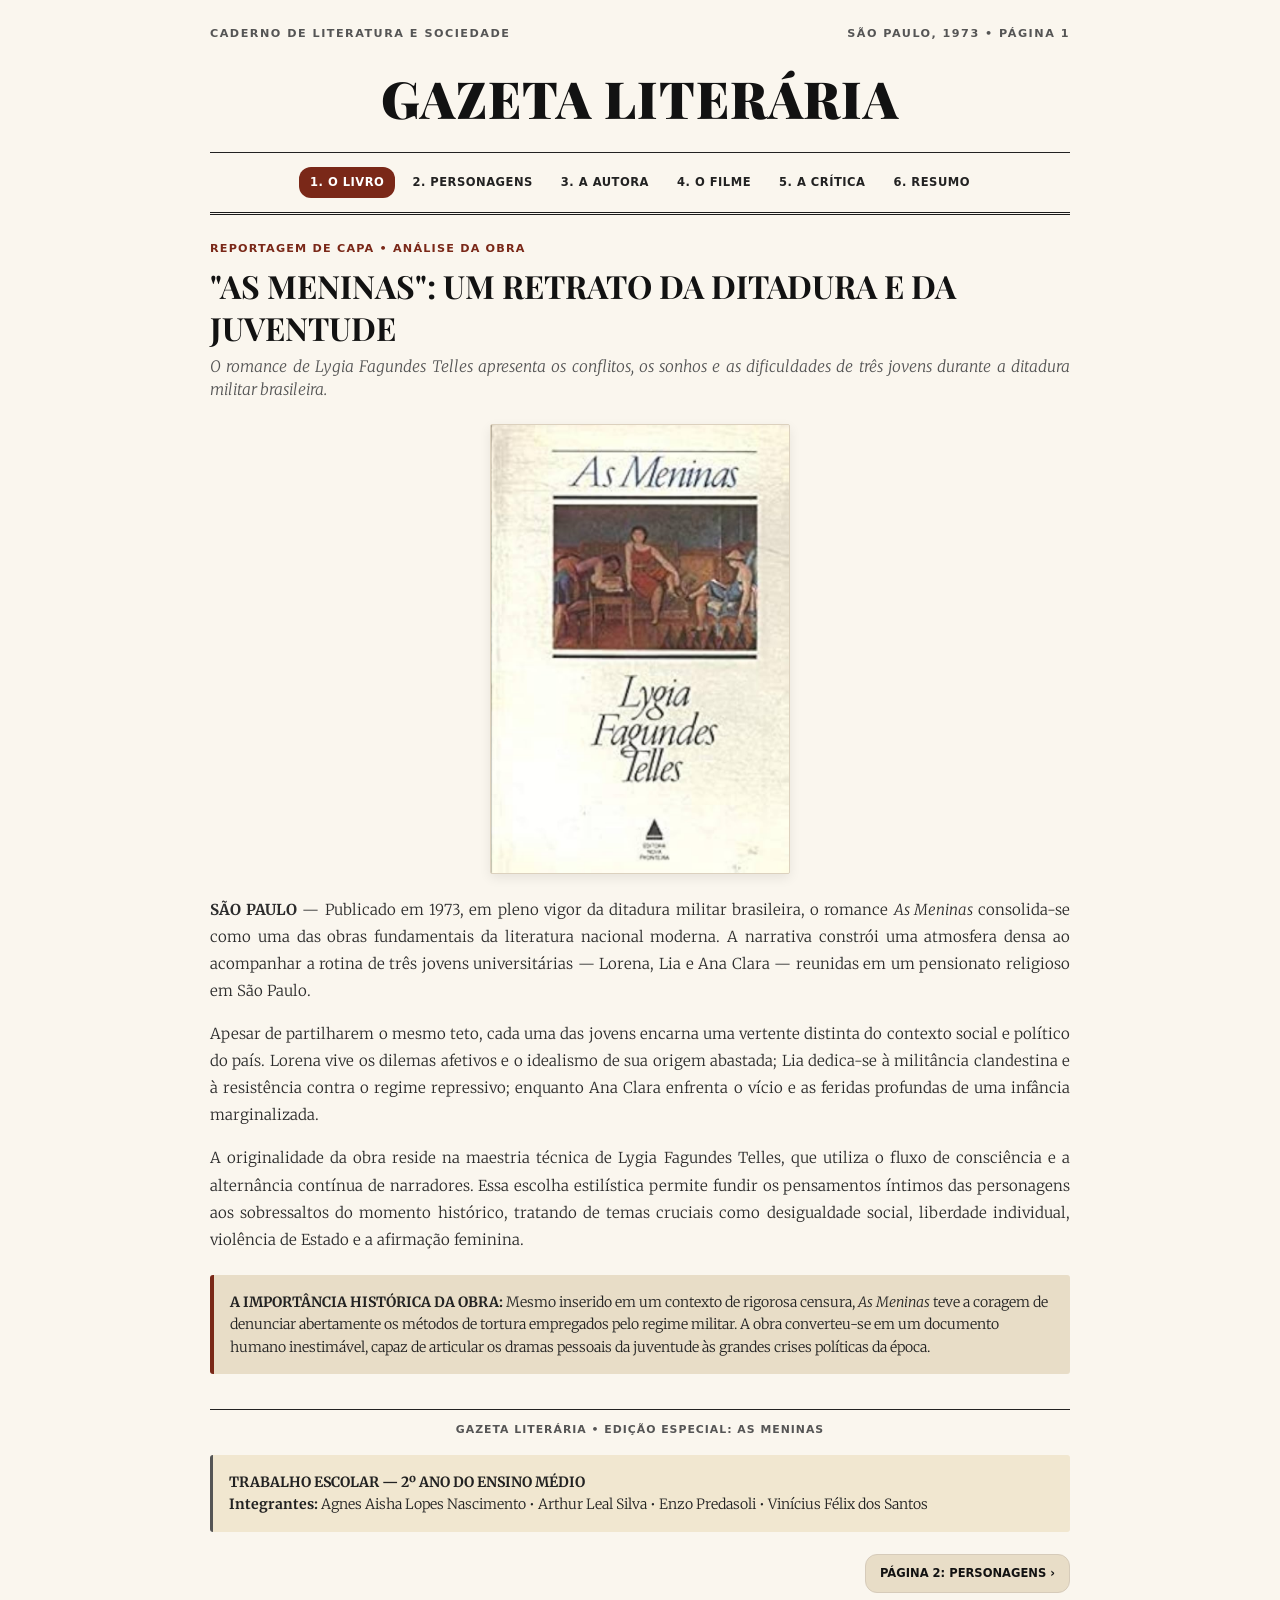
==== index.html @ b22c41c7 "site completo com fotos e ficha escolar" ====
<!DOCTYPE html>
<html lang="pt-BR">
<head>
    <meta charset="UTF-8">
    <meta name="viewport" content="width=device-width, initial-scale=1.0">
    <title>Gazeta Literária - O Livro</title>
    <link rel="stylesheet" href="style.css?v=12">
</head>
<body>

    <header class="cabecalho">
        <div class="subtitulo-topo">
            <span>CADERNO DE LITERATURA E SOCIEDADE</span>
            <span>SÃO PAULO, 1973 • PÁGINA 1</span>
        </div>
        <h1 class="titulo-jornal">Gazeta Literária</h1>
        <hr class="linha-jornal">
        <nav class="menu-navegacao">
            <a href="index.html" class="ativo">1. O LIVRO</a>
            <a href="personagens.html">2. PERSONAGENS</a>
            <a href="autora.html">3. A AUTORA</a>
            <a href="filme.html">4. O FILME</a>
            <a href="critica.html">5. A CRÍTICA</a>
            <a href="resumo.html">6. RESUMO</a>
        </nav>
        <hr class="linha-jornal">
    </header>

    <main class="conteudo">
        <div class="dossie-tag">REPORTAGEM DE CAPA • ANÁLISE DA OBRA</div>
        <h2 class="titulo-materia">"AS MENINAS": UM RETRATO DA DITADURA E DA JUVENTUDE</h2>
        <p class="subtitulo-materia">O romance de Lygia Fagundes Telles apresenta os conflitos, os sonhos e as dificuldades de três jovens durante a ditadura militar brasileira.</p>

        <img src="fotos/livro.png" alt="Capa do romance As Meninas">

        <p><strong>SÃO PAULO</strong> — Publicado em 1973, em pleno vigor da ditadura militar brasileira, o romance <em>As Meninas</em> consolida-se como uma das obras fundamentais da literatura nacional moderna. A narrativa constrói uma atmosfera densa ao acompanhar a rotina de três jovens universitárias — Lorena, Lia e Ana Clara — reunidas em um pensionato religioso em São Paulo.</p>
        <p>Apesar de partilharem o mesmo teto, cada uma das jovens encarna uma vertente distinta do contexto social e político do país. Lorena vive os dilemas afetivos e o idealismo de sua origem abastada; Lia dedica-se à militância clandestina e à resistência contra o regime repressivo; enquanto Ana Clara enfrenta o vício e as feridas profundas de uma infância marginalizada.</p>
        <p>A originalidade da obra reside na maestria técnica de Lygia Fagundes Telles, que utiliza o fluxo de consciência e a alternância contínua de narradores. Essa escolha estilística permite fundir os pensamentos íntimos das personagens aos sobressaltos do momento histórico, tratando de temas cruciais como desigualdade social, liberdade individual, violência de Estado e a afirmação feminina.</p>

        <div class="bloco-resumo">
            <p><strong>A IMPORTÂNCIA HISTÓRICA DA OBRA:</strong> Mesmo inserido em um contexto de rigorosa censura, <em>As Meninas</em> teve a coragem de denunciar abertamente os métodos de tortura empregados pelo regime militar. A obra converteu-se em um documento humano inestimável, capaz de articular os dramas pessoais da juventude às grandes crises políticas da época.</p>
        </div>

        <footer class="rodape-materia">
            <hr class="linha-jornal">
            <p class="rodape-texto">GAZETA LITERÁRIA • EDIÇÃO ESPECIAL: AS MENINAS</p>
            
            <div class="bloco-resumo" style="margin-top: 15px; background-color: #f1e7d0; border-left: 3px solid #555;">
                <p><strong>TRABALHO ESCOLAR — 2º ANO DO ENSINO MÉDIO</strong><br>
                <strong>Integrantes:</strong> Agnes Aisha Lopes Nascimento • Arthur Leal Silva • Enzo Predasoli • Vinícius Félix dos Santos</p>
            </div>

            <div class="botoes-navegacao">
                <span></span>
                <a href="personagens.html" class="btn-nav">PÁGINA 2: PERSONAGENS ›</a>
            </div>
        </footer>
    </main>

</body>
</html>
---- style.css ----
/* "Importação das fontes do Google para o estilo de jornal" */
@import url('https://fonts.googleapis.com/css2?family=Playfair+Display:ital,wght@0,700;0,900;1,400&family=Merriweather:ital,wght@0,300;0,400;0,700;1,300&display=swap');

/* "Reset de margens e espaçamentos padrão" */
* {
    margin: 0;
    padding: 0;
    box-sizing: border-box;
}

/* "Estilização geral do corpo da página" */
body {
    background-color: #faf6ee;
    color: #242424;
    font-family: 'Merriweather', 'Georgia', serif;
    font-weight: 300;
    padding: 24px 14px;
    line-height: 1.8;
    -webkit-font-smoothing: antialiased;
}

/* "Estilo e moldura padrão das imagens do site" */
img {
    max-width: 100%;
    max-height: 450px;
    height: auto;
    display: block;
    margin: 22px auto;
    border: 1px solid #dcd1be;
    border-radius: 2px;
    box-shadow: 0 4px 12px rgba(0, 0, 0, 0.08);
    object-fit: contain;
    background-color: #f3ebd9;
}

/* "Centralização do conteúdo principal" */
.cabecalho,
.conteudo,
.rodape-materia,
header,
main,
footer {
    max-width: 860px;
    margin: 0 auto;
}

/* "Estrutura do cabeçalho principal" */
.cabecalho, header {
    margin-bottom: 24px;
    text-align: center;
}

/* "Subtítulo do topo com data e caderno" */
.subtitulo-topo {
    display: flex;
    justify-content: space-between;
    font-size: 0.7rem;
    font-weight: 700;
    letter-spacing: 1.5px;
    margin-bottom: 6px;
    color: #555555;
    text-transform: uppercase;
    font-family: system-ui, -apple-system, sans-serif;
}

/* "Título principal estilo jornal" */
.titulo-jornal, h1 {
    font-size: 3.2rem;
    font-family: 'Playfair Display', 'Times New Roman', serif;
    font-weight: 900;
    letter-spacing: 1px;
    margin: 8px 0;
    text-align: center;
    color: #121212;
    text-transform: uppercase;
}

/* "Linhas divisórias do jornal" */
.linha-jornal, hr {
    border: 0;
    border-top: 1px solid #222222;
    margin: 6px 0;
}

header hr:last-of-type, .cabecalho hr:last-of-type {
    border-top: 3px double #1a1a1a;
}

/* "Menu de navegação principal" */
.menu-navegacao, nav {
    display: flex;
    justify-content: center;
    gap: 6px;
    flex-wrap: wrap;
    padding: 8px 0;
}

.menu-navegacao a, nav a {
    text-decoration: none;
    color: #222222;
    font-size: 0.72rem;
    font-weight: 700;
    letter-spacing: 0.5px;
    padding: 5px 11px;
    border-radius: 12px;
    transition: all 0.2s ease;
    font-family: system-ui, -apple-system, sans-serif;
}

.menu-navegacao a:hover, nav a:hover {
    background-color: #eee3ce;
}

.menu-navegacao a.ativo, nav a.ativo {
    background-color: #7a2818;
    color: #ffffff;
}

/* "Tag e títulos das matérias" */
.dossie-tag {
    font-size: 0.7rem;
    color: #7a2818;
    font-weight: 700;
    letter-spacing: 1.2px;
    margin-top: 20px;
    text-transform: uppercase;
    font-family: system-ui, -apple-system, sans-serif;
}

.titulo-materia, h2 {
    font-size: 2rem;
    font-family: 'Playfair Display', serif;
    font-weight: 700;
    line-height: 1.3;
    margin: 6px 0 8px 0;
    color: #121212;
}

.subtitulo-materia {
    font-style: italic;
    font-size: 0.98rem;
    color: #555555;
    margin-bottom: 22px;
    line-height: 1.45;
}

/* "Formatatação dos parágrafos" */
p {
    font-size: 0.94rem;
    line-height: 1.8;
    color: #2c2c2c;
    margin-bottom: 16px;
    text-align: justify;
}

/* "Cartões das personagens" */
.grade-personagens {
    display: flex;
    gap: 16px;
    justify-content: space-between;
    margin: 22px 0;
}

.cartao-personagem {
    flex: 1;
    background-color: #f2e9d8;
    padding: 12px;
    border-radius: 3px;
    border: 1px solid #dfd4c1;
}

.cartao-personagem img {
    width: 100%;
    height: 180px;
    object-fit: cover;
    border-radius: 2px;
    margin: 0 0 10px 0;
    border: 1px solid #d0c5b0;
}

.numero {
    color: #7a2818;
    font-weight: 700;
    font-size: 0.85rem;
    display: block;
    margin-bottom: 3px;
    font-family: system-ui, -apple-system, sans-serif;
}

.cartao-personagem h3 {
    font-size: 1.05rem;
    font-family: 'Playfair Display', serif;
    font-weight: 700;
    margin-bottom: 6px;
    color: #121212;
}

.cartao-personagem p {
    font-size: 0.84rem;
    line-height: 1.5;
    color: #333333;
    margin-bottom: 8px;
    text-align: left;
}

/* "Caixas de resumo e destaque" */
.bloco-resumo {
    background-color: #e8ddc7;
    padding: 16px;
    border-radius: 3px;
    border-left: 4px solid #7a2818;
    margin: 22px 0;
}

.bloco-resumo p {
    font-size: 0.88rem;
    line-height: 1.6;
    color: #222222;
    margin: 0;
    text-align: left;
}

/* "Bloco e botão do filme do YouTube" */
.bloco-link-filme {
    background-color: #e8deca;
    border-left: 5px solid #7a2818;
    padding: 20px;
    border-radius: 4px;
    text-align: center;
    margin-top: 30px;
}

.bloco-link-filme p {
    font-size: 0.95rem;
    color: #333;
    margin-bottom: 15px;
    text-align: center;
}

.btn-youtube-filme {
    display: inline-block;
    background-color: #bb0000;
    color: #ffffff !important;
    text-decoration: none;
    font-family: system-ui, -apple-system, sans-serif;
    font-weight: bold;
    font-size: 0.85rem;
    padding: 12px 22px;
    border-radius: 25px;
    text-transform: uppercase;
    letter-spacing: 1px;
    transition: background 0.2s ease;
}

.btn-youtube-filme:hover {
    background-color: #e60000;
}

/* "Rodapé e botões de navegação" */
.rodape-materia, footer {
    margin-top: 35px;
}

.rodape-texto {
    font-size: 0.68rem;
    text-align: center;
    font-weight: 700;
    letter-spacing: 1px;
    margin: 10px 0;
    color: #555555;
    text-transform: uppercase;
    font-family: system-ui, -apple-system, sans-serif;
}

.botoes-navegacao {
    display: flex;
    justify-content: space-between;
    margin-top: 15px;
}

.btn-nav, a.btn-nav {
    background-color: #e8ddc7;
    color: #121212;
    text-decoration: none;
    padding: 8px 14px;
    font-size: 0.72rem;
    font-weight: 700;
    border-radius: 12px;
    border: 1px solid #d6cbba;
    transition: all 0.2s ease;
    font-family: system-ui, -apple-system, sans-serif;
}

.btn-nav:hover, a.btn-nav:hover {
    background-color: #7a2818;
    color: #ffffff;
    border-color: #7a2818;
}

/* "Ajustes responsivos para telas de celular" */
@media (max-width: 600px) {
    .grade-personagens {
        flex-direction: column;
    }

    .titulo-jornal, h1 {
        font-size: 2.2rem;
    }

    .titulo-materia, h2 {
        font-size: 1.5rem;
    }
}
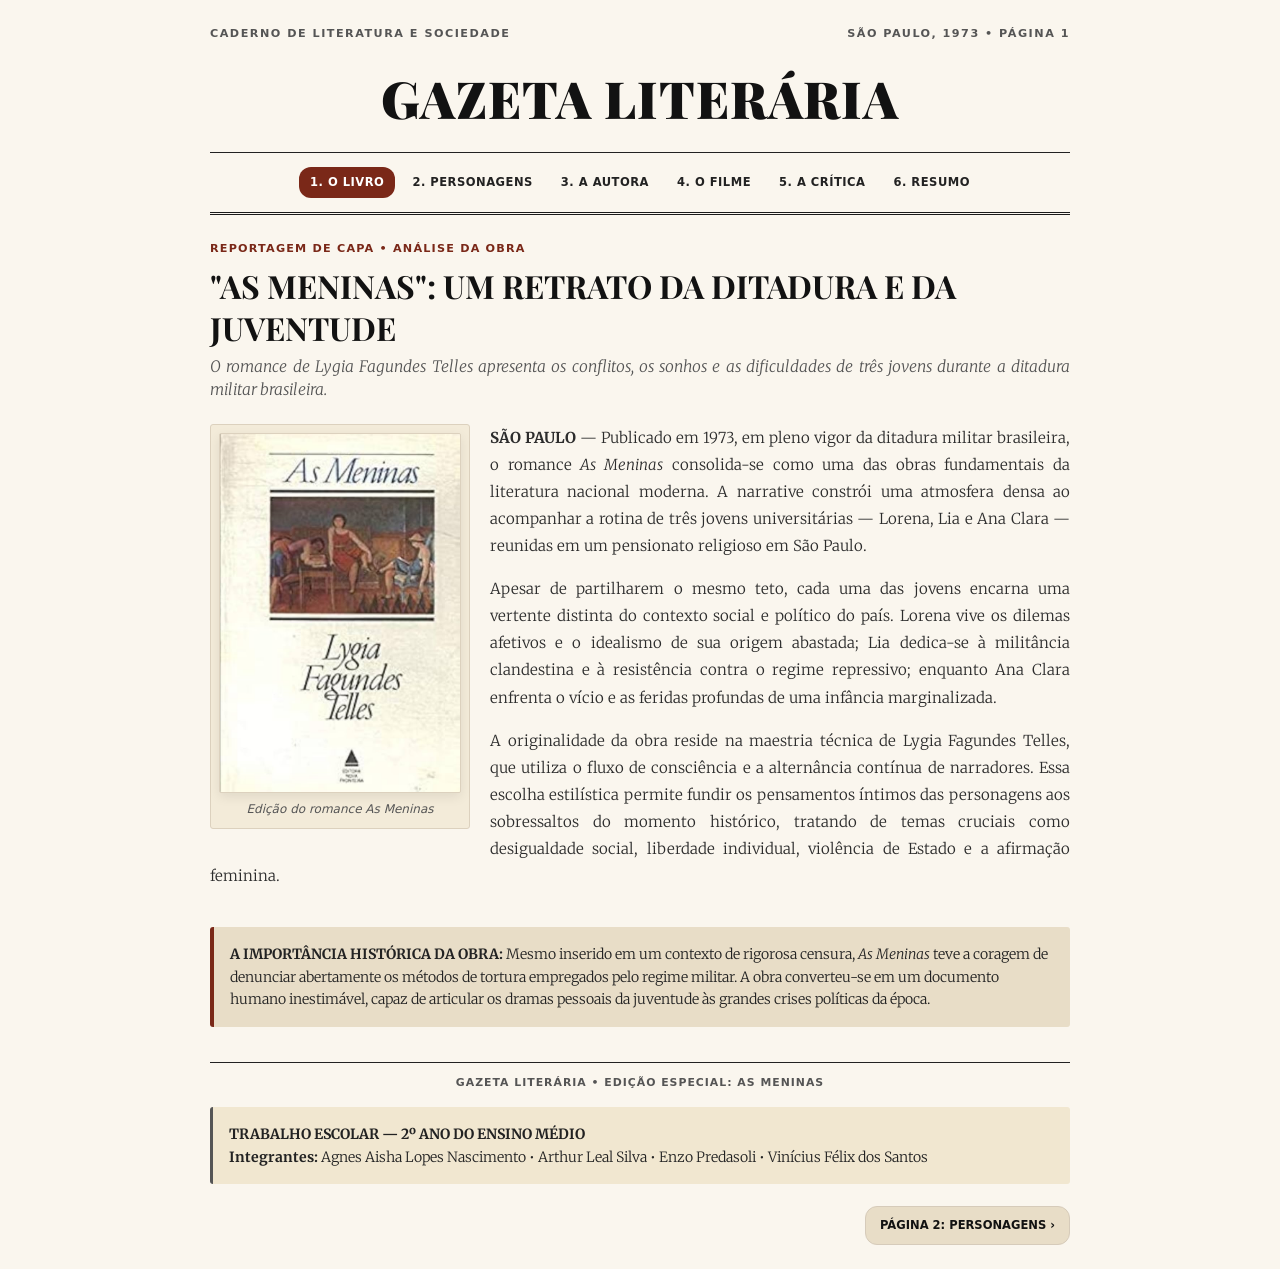
==== commit 66a94706: "design final com imagens laterais e caixinha marrom do filme" ====
--- a/index.html
+++ b/index.html
@@ -4,7 +4,7 @@
     <meta charset="UTF-8">
     <meta name="viewport" content="width=device-width, initial-scale=1.0">
     <title>Gazeta Literária - O Livro</title>
-    <link rel="stylesheet" href="style.css?v=12">
+    <link rel="stylesheet" href="style.css?v=17">
 </head>
 <body>
 
@@ -31,11 +31,18 @@
         <h2 class="titulo-materia">"AS MENINAS": UM RETRATO DA DITADURA E DA JUVENTUDE</h2>
         <p class="subtitulo-materia">O romance de Lygia Fagundes Telles apresenta os conflitos, os sonhos e as dificuldades de três jovens durante a ditadura militar brasileira.</p>
 
-        <img src="fotos/livro.png" alt="Capa do romance As Meninas">
+        <div class="materia-com-imagem-lado">
+            <div class="imagem-lado">
+                <img src="fotos/livro.png" onerror="this.onerror=null; this.src='fotos/livro.jpg';" alt="Capa do romance As Meninas">
+                <span class="legenda-imagem">Edição do romance As Meninas</span>
+            </div>
 
-        <p><strong>SÃO PAULO</strong> — Publicado em 1973, em pleno vigor da ditadura militar brasileira, o romance <em>As Meninas</em> consolida-se como uma das obras fundamentais da literatura nacional moderna. A narrativa constrói uma atmosfera densa ao acompanhar a rotina de três jovens universitárias — Lorena, Lia e Ana Clara — reunidas em um pensionato religioso em São Paulo.</p>
-        <p>Apesar de partilharem o mesmo teto, cada uma das jovens encarna uma vertente distinta do contexto social e político do país. Lorena vive os dilemas afetivos e o idealismo de sua origem abastada; Lia dedica-se à militância clandestina e à resistência contra o regime repressivo; enquanto Ana Clara enfrenta o vício e as feridas profundas de uma infância marginalizada.</p>
-        <p>A originalidade da obra reside na maestria técnica de Lygia Fagundes Telles, que utiliza o fluxo de consciência e a alternância contínua de narradores. Essa escolha estilística permite fundir os pensamentos íntimos das personagens aos sobressaltos do momento histórico, tratando de temas cruciais como desigualdade social, liberdade individual, violência de Estado e a afirmação feminina.</p>
+            <p><strong>SÃO PAULO</strong> — Publicado em 1973, em pleno vigor da ditadura militar brasileira, o romance <em>As Meninas</em> consolida-se como uma das obras fundamentais da literatura nacional moderna. A narrative constrói uma atmosfera densa ao acompanhar a rotina de três jovens universitárias — Lorena, Lia e Ana Clara — reunidas em um pensionato religioso em São Paulo.</p>
+            <p>Apesar de partilharem o mesmo teto, cada uma das jovens encarna uma vertente distinta do contexto social e político do país. Lorena vive os dilemas afetivos e o idealismo de sua origem abastada; Lia dedica-se à militância clandestina e à resistência contra o regime repressivo; enquanto Ana Clara enfrenta o vício e as feridas profundas de uma infância marginalizada.</p>
+            <p>A originalidade da obra reside na maestria técnica de Lygia Fagundes Telles, que utiliza o fluxo de consciência e a alternância contínua de narradores. Essa escolha estilística permite fundir os pensamentos íntimos das personagens aos sobressaltos do momento histórico, tratando de temas cruciais como desigualdade social, liberdade individual, violência de Estado e a afirmação feminina.</p>
+        </div>
+
+        <div style="clear: both;"></div>
 
         <div class="bloco-resumo">
             <p><strong>A IMPORTÂNCIA HISTÓRICA DA OBRA:</strong> Mesmo inserido em um contexto de rigorosa censura, <em>As Meninas</em> teve a coragem de denunciar abertamente os métodos de tortura empregados pelo regime militar. A obra converteu-se em um documento humano inestimável, capaz de articular os dramas pessoais da juventude às grandes crises políticas da época.</p>
--- a/style.css
+++ b/style.css
@@ -1,14 +1,11 @@
-/* "Importação das fontes do Google para o estilo de jornal" */
 @import url('https://fonts.googleapis.com/css2?family=Playfair+Display:ital,wght@0,700;0,900;1,400&family=Merriweather:ital,wght@0,300;0,400;0,700;1,300&display=swap');
 
-/* "Reset de margens e espaçamentos padrão" */
 * {
     margin: 0;
     padding: 0;
     box-sizing: border-box;
 }
 
-/* "Estilização geral do corpo da página" */
 body {
     background-color: #faf6ee;
     color: #242424;
@@ -19,7 +16,6 @@
     -webkit-font-smoothing: antialiased;
 }
 
-/* "Estilo e moldura padrão das imagens do site" */
 img {
     max-width: 100%;
     max-height: 450px;
@@ -33,7 +29,6 @@
     background-color: #f3ebd9;
 }
 
-/* "Centralização do conteúdo principal" */
 .cabecalho,
 .conteudo,
 .rodape-materia,
@@ -44,13 +39,11 @@
     margin: 0 auto;
 }
 
-/* "Estrutura do cabeçalho principal" */
 .cabecalho, header {
     margin-bottom: 24px;
     text-align: center;
 }
 
-/* "Subtítulo do topo com data e caderno" */
 .subtitulo-topo {
     display: flex;
     justify-content: space-between;
@@ -63,7 +56,6 @@
     font-family: system-ui, -apple-system, sans-serif;
 }
 
-/* "Título principal estilo jornal" */
 .titulo-jornal, h1 {
     font-size: 3.2rem;
     font-family: 'Playfair Display', 'Times New Roman', serif;
@@ -75,7 +67,6 @@
     text-transform: uppercase;
 }
 
-/* "Linhas divisórias do jornal" */
 .linha-jornal, hr {
     border: 0;
     border-top: 1px solid #222222;
@@ -86,7 +77,6 @@
     border-top: 3px double #1a1a1a;
 }
 
-/* "Menu de navegação principal" */
 .menu-navegacao, nav {
     display: flex;
     justify-content: center;
@@ -116,7 +106,6 @@
     color: #ffffff;
 }
 
-/* "Tag e títulos das matérias" */
 .dossie-tag {
     font-size: 0.7rem;
     color: #7a2818;
@@ -144,7 +133,6 @@
     line-height: 1.45;
 }
 
-/* "Formatatação dos parágrafos" */
 p {
     font-size: 0.94rem;
     line-height: 1.8;
@@ -153,7 +141,6 @@
     text-align: justify;
 }
 
-/* "Cartões das personagens" */
 .grade-personagens {
     display: flex;
     gap: 16px;
@@ -203,7 +190,6 @@
     text-align: left;
 }
 
-/* "Caixas de resumo e destaque" */
 .bloco-resumo {
     background-color: #e8ddc7;
     padding: 16px;
@@ -220,43 +206,77 @@
     text-align: left;
 }
 
-/* "Bloco e botão do filme do YouTube" */
+.materia-com-imagem-lado {
+    margin-top: 20px;
+}
+
+.imagem-lado {
+    float: left;
+    width: 260px;
+    margin: 0 20px 15px 0;
+    text-align: center;
+    background-color: #f3ebd9;
+    padding: 8px;
+    border: 1px solid #dcd1be;
+    border-radius: 3px;
+}
+
+.imagem-lado img {
+    width: 100%;
+    height: auto;
+    max-height: 360px;
+    margin: 0 0 6px 0;
+    display: block;
+    object-fit: cover;
+}
+
+.legenda-imagem {
+    display: block;
+    font-size: 0.75rem;
+    font-style: italic;
+    color: #555555;
+    margin-top: 4px;
+    font-family: system-ui, -apple-system, sans-serif;
+}
+
 .bloco-link-filme {
-    background-color: #e8deca;
-    border-left: 5px solid #7a2818;
-    padding: 20px;
+    background-color: #4a150b;
+    border-left: 5px solid #2b0b06;
+    padding: 22px;
     border-radius: 4px;
     text-align: center;
     margin-top: 30px;
+    color: #faf6ee;
+    box-shadow: 0 4px 10px rgba(0, 0, 0, 0.15);
 }
 
 .bloco-link-filme p {
     font-size: 0.95rem;
-    color: #333;
+    color: #f1e7d0;
     margin-bottom: 15px;
     text-align: center;
 }
 
 .btn-youtube-filme {
     display: inline-block;
-    background-color: #bb0000;
+    background-color: #c0392b;
     color: #ffffff !important;
     text-decoration: none;
     font-family: system-ui, -apple-system, sans-serif;
     font-weight: bold;
     font-size: 0.85rem;
-    padding: 12px 22px;
+    padding: 12px 24px;
     border-radius: 25px;
     text-transform: uppercase;
     letter-spacing: 1px;
-    transition: background 0.2s ease;
+    transition: background 0.2s ease, transform 0.2s ease;
 }
 
 .btn-youtube-filme:hover {
-    background-color: #e60000;
-}
-
-/* "Rodapé e botões de navegação" */
+    background-color: #e74c3c;
+    transform: translateY(-2px);
+}
+
 .rodape-materia, footer {
     margin-top: 35px;
 }
@@ -297,12 +317,17 @@
     border-color: #7a2818;
 }
 
-/* "Ajustes responsivos para telas de celular" */
 @media (max-width: 600px) {
     .grade-personagens {
         flex-direction: column;
     }
 
+    .imagem-lado {
+        float: none;
+        width: 100%;
+        margin: 0 0 20px 0;
+    }
+
     .titulo-jornal, h1 {
         font-size: 2.2rem;
     }
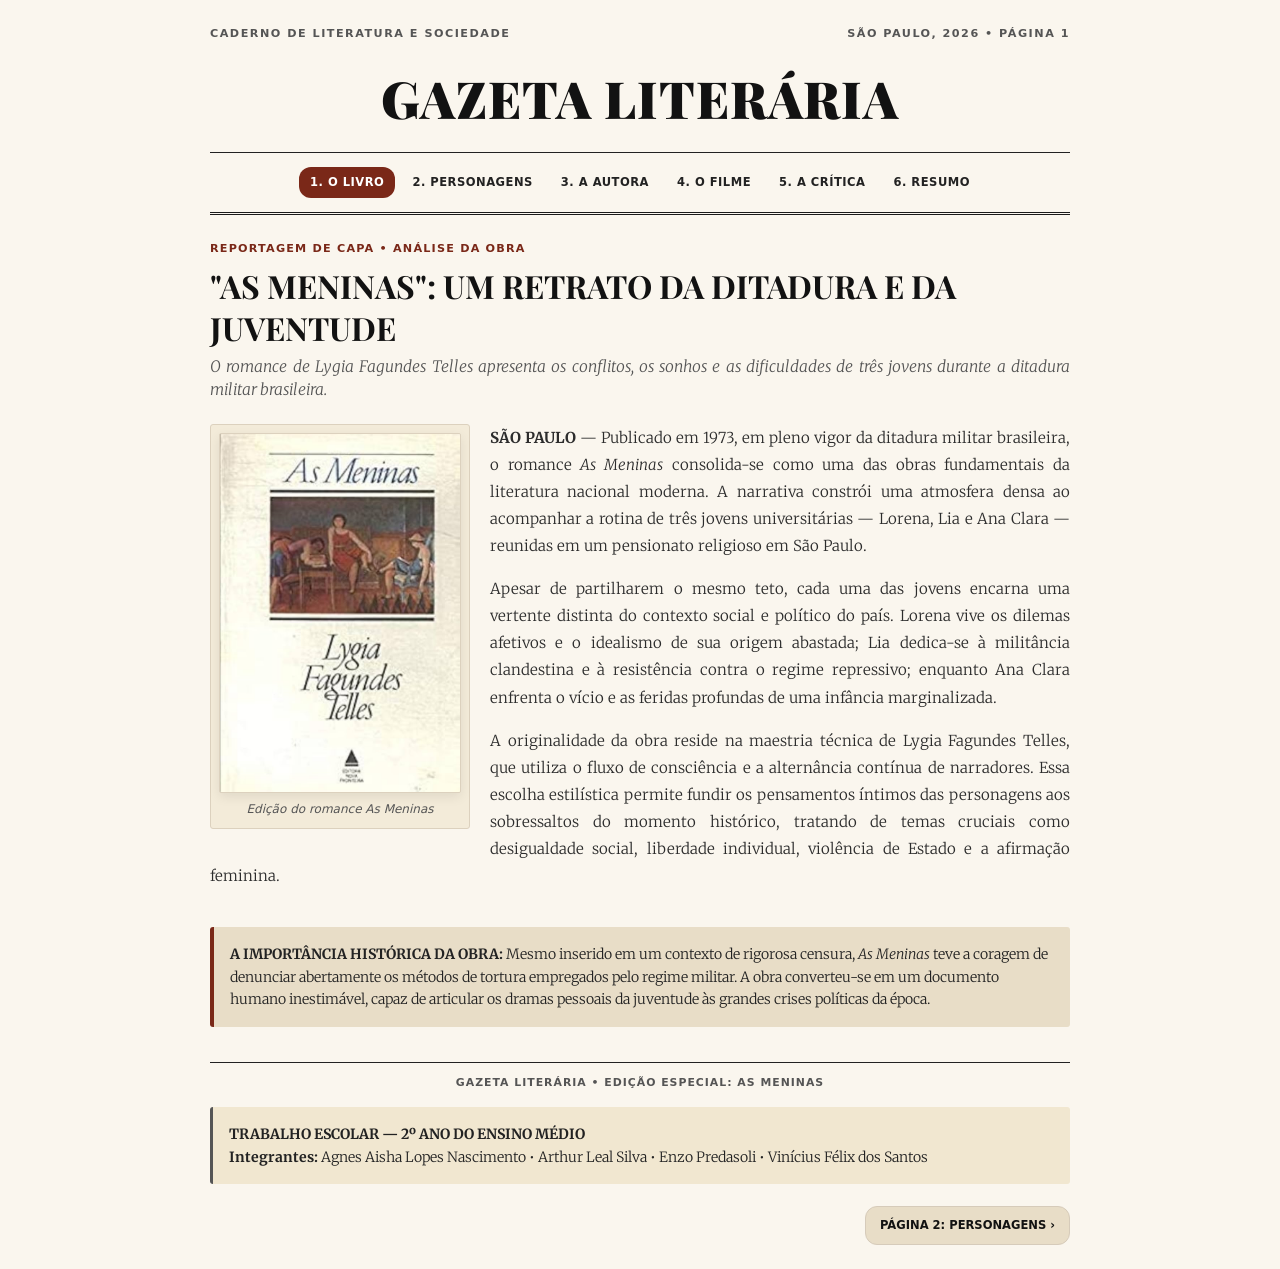
==== commit 2415b9f1: "atualizacao do ano 2026 nos cabecalhos e css sincronizado" ====
--- a/index.html
+++ b/index.html
@@ -4,14 +4,14 @@
     <meta charset="UTF-8">
     <meta name="viewport" content="width=device-width, initial-scale=1.0">
     <title>Gazeta Literária - O Livro</title>
-    <link rel="stylesheet" href="style.css?v=17">
+    <link rel="stylesheet" href="style.css?v=24">
 </head>
 <body>
 
     <header class="cabecalho">
         <div class="subtitulo-topo">
             <span>CADERNO DE LITERATURA E SOCIEDADE</span>
-            <span>SÃO PAULO, 1973 • PÁGINA 1</span>
+            <span>SÃO PAULO, 2026 • PÁGINA 1</span>
         </div>
         <h1 class="titulo-jornal">Gazeta Literária</h1>
         <hr class="linha-jornal">
@@ -33,11 +33,11 @@
 
         <div class="materia-com-imagem-lado">
             <div class="imagem-lado">
-                <img src="fotos/livro.png" onerror="this.onerror=null; this.src='fotos/livro.jpg';" alt="Capa do romance As Meninas">
+                <img src="fotos/livro.png" alt="Capa do romance As Meninas">
                 <span class="legenda-imagem">Edição do romance As Meninas</span>
             </div>
 
-            <p><strong>SÃO PAULO</strong> — Publicado em 1973, em pleno vigor da ditadura militar brasileira, o romance <em>As Meninas</em> consolida-se como uma das obras fundamentais da literatura nacional moderna. A narrative constrói uma atmosfera densa ao acompanhar a rotina de três jovens universitárias — Lorena, Lia e Ana Clara — reunidas em um pensionato religioso em São Paulo.</p>
+            <p><strong>SÃO PAULO</strong> — Publicado em 1973, em pleno vigor da ditadura militar brasileira, o romance <em>As Meninas</em> consolida-se como uma das obras fundamentais da literatura nacional moderna. A narrativa constrói uma atmosfera densa ao acompanhar a rotina de três jovens universitárias — Lorena, Lia e Ana Clara — reunidas em um pensionato religioso em São Paulo.</p>
             <p>Apesar de partilharem o mesmo teto, cada uma das jovens encarna uma vertente distinta do contexto social e político do país. Lorena vive os dilemas afetivos e o idealismo de sua origem abastada; Lia dedica-se à militância clandestina e à resistência contra o regime repressivo; enquanto Ana Clara enfrenta o vício e as feridas profundas de uma infância marginalizada.</p>
             <p>A originalidade da obra reside na maestria técnica de Lygia Fagundes Telles, que utiliza o fluxo de consciência e a alternância contínua de narradores. Essa escolha estilística permite fundir os pensamentos íntimos das personagens aos sobressaltos do momento histórico, tratando de temas cruciais como desigualdade social, liberdade individual, violência de Estado e a afirmação feminina.</p>
         </div>
@@ -51,7 +51,7 @@
         <footer class="rodape-materia">
             <hr class="linha-jornal">
             <p class="rodape-texto">GAZETA LITERÁRIA • EDIÇÃO ESPECIAL: AS MENINAS</p>
-            
+
             <div class="bloco-resumo" style="margin-top: 15px; background-color: #f1e7d0; border-left: 3px solid #555;">
                 <p><strong>TRABALHO ESCOLAR — 2º ANO DO ENSINO MÉDIO</strong><br>
                 <strong>Integrantes:</strong> Agnes Aisha Lopes Nascimento • Arthur Leal Silva • Enzo Predasoli • Vinícius Félix dos Santos</p>
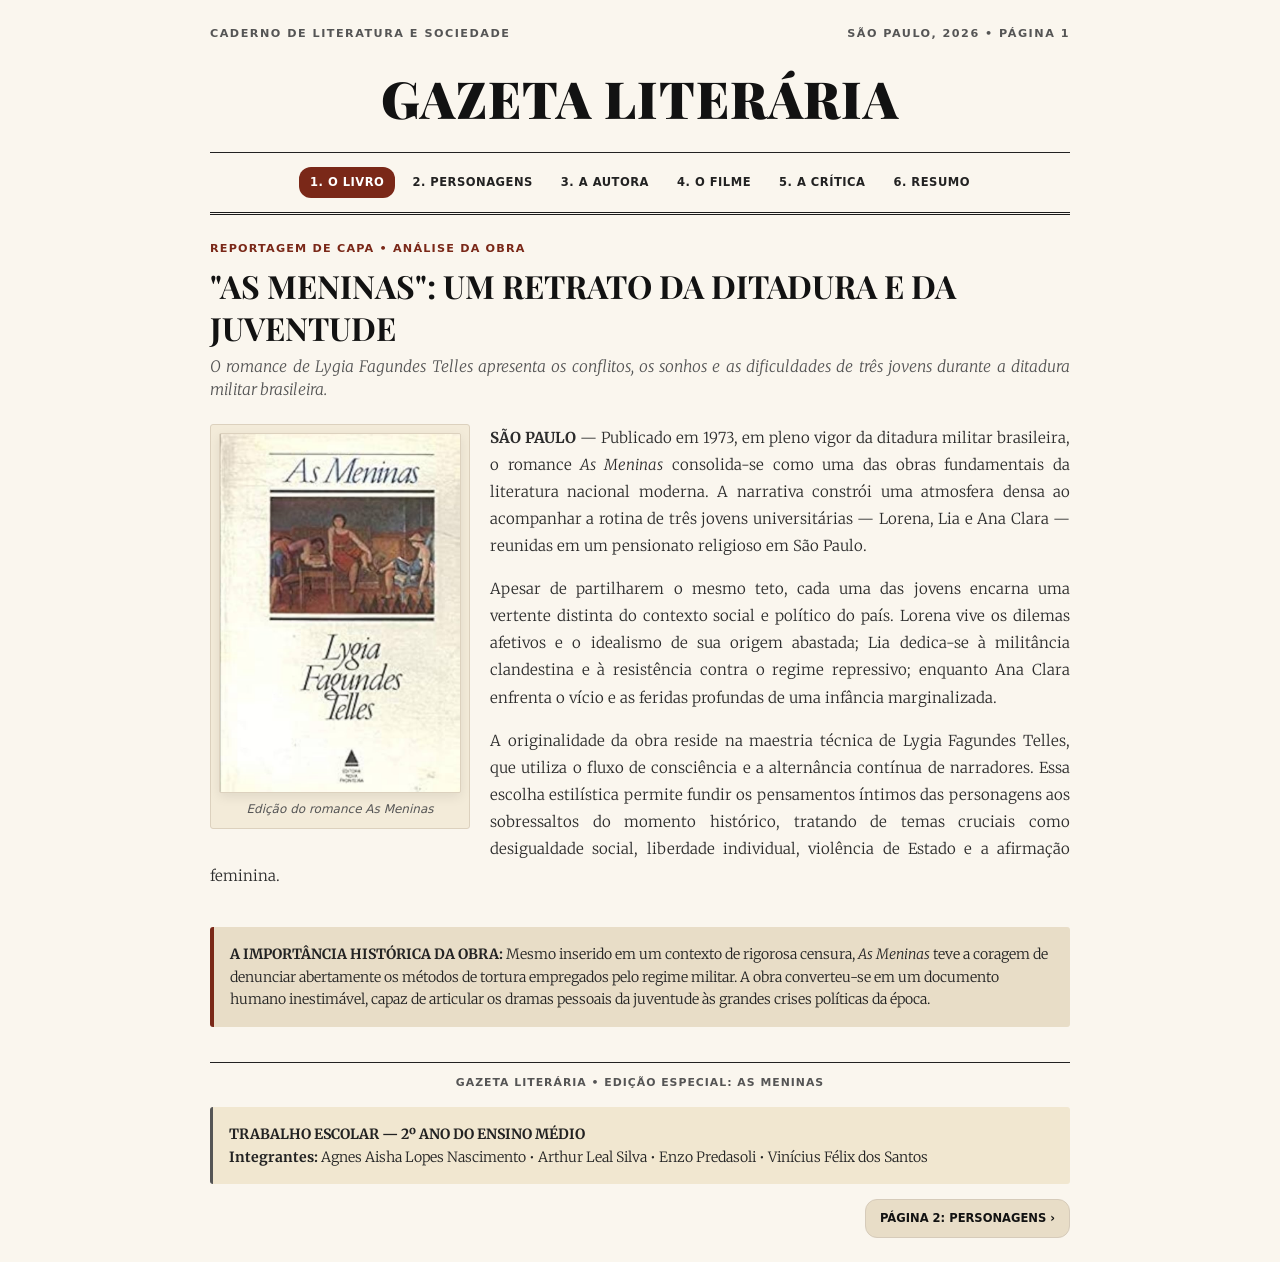
==== commit 34710844: "separacao completa de html e css" ====
--- a/index.html
+++ b/index.html
@@ -4,7 +4,7 @@
     <meta charset="UTF-8">
     <meta name="viewport" content="width=device-width, initial-scale=1.0">
     <title>Gazeta Literária - O Livro</title>
-    <link rel="stylesheet" href="style.css?v=24">
+    <link rel="stylesheet" href="style.css">
 </head>
 <body>
 
@@ -42,8 +42,6 @@
             <p>A originalidade da obra reside na maestria técnica de Lygia Fagundes Telles, que utiliza o fluxo de consciência e a alternância contínua de narradores. Essa escolha estilística permite fundir os pensamentos íntimos das personagens aos sobressaltos do momento histórico, tratando de temas cruciais como desigualdade social, liberdade individual, violência de Estado e a afirmação feminina.</p>
         </div>
 
-        <div style="clear: both;"></div>
-
         <div class="bloco-resumo">
             <p><strong>A IMPORTÂNCIA HISTÓRICA DA OBRA:</strong> Mesmo inserido em um contexto de rigorosa censura, <em>As Meninas</em> teve a coragem de denunciar abertamente os métodos de tortura empregados pelo regime militar. A obra converteu-se em um documento humano inestimável, capaz de articular os dramas pessoais da juventude às grandes crises políticas da época.</p>
         </div>
@@ -52,7 +50,7 @@
             <hr class="linha-jornal">
             <p class="rodape-texto">GAZETA LITERÁRIA • EDIÇÃO ESPECIAL: AS MENINAS</p>
 
-            <div class="bloco-resumo" style="margin-top: 15px; background-color: #f1e7d0; border-left: 3px solid #555;">
+            <div class="bloco-creditos">
                 <p><strong>TRABALHO ESCOLAR — 2º ANO DO ENSINO MÉDIO</strong><br>
                 <strong>Integrantes:</strong> Agnes Aisha Lopes Nascimento • Arthur Leal Silva • Enzo Predasoli • Vinícius Félix dos Santos</p>
             </div>
--- a/style.css
+++ b/style.css
@@ -206,8 +206,30 @@
     text-align: left;
 }
 
+.bloco-creditos {
+    margin-top: 15px;
+    background-color: #f1e7d0;
+    border-left: 3px solid #555555;
+    padding: 16px;
+    border-radius: 3px;
+}
+
+.bloco-creditos p {
+    font-size: 0.88rem;
+    line-height: 1.6;
+    color: #222222;
+    margin: 0;
+    text-align: left;
+}
+
 .materia-com-imagem-lado {
     margin-top: 20px;
+}
+
+.materia-com-imagem-lado::after {
+    content: "";
+    display: table;
+    clear: both;
 }
 
 .imagem-lado {
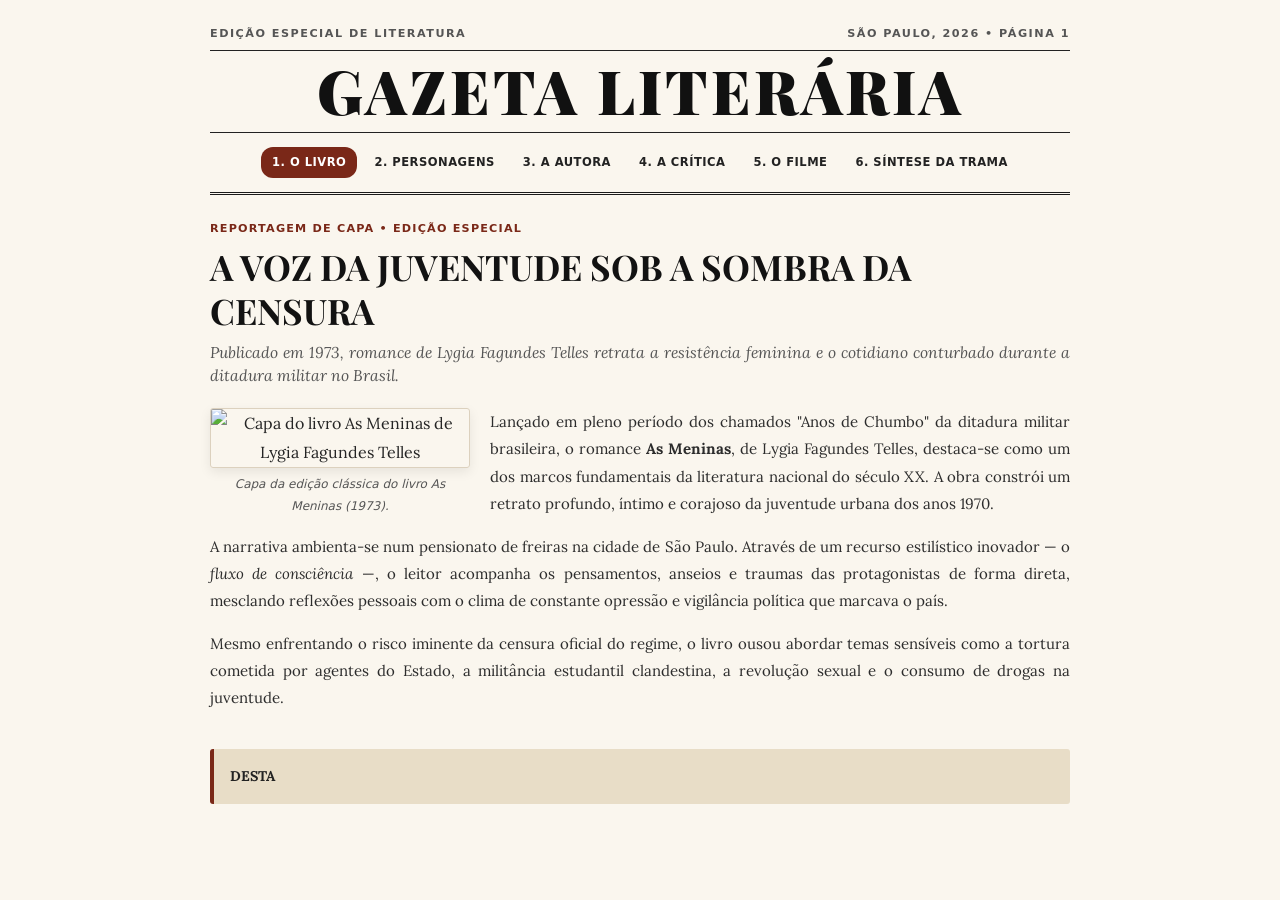
==== commit fcbc764c: "atualiza todos os ficheiros html com novo menu e paginas" ====
--- a/index.html
+++ b/index.html
@@ -10,57 +10,47 @@
 
     <header class="cabecalho">
         <div class="subtitulo-topo">
-            <span>CADERNO DE LITERATURA E SOCIEDADE</span>
-            <span>SÃO PAULO, 2026 • PÁGINA 1</span>
+            <span>Edição Especial de Literatura</span>
+            <span>São Paulo, 2026 • Página 1</span>
         </div>
+        <hr class="linha-jornal">
         <h1 class="titulo-jornal">Gazeta Literária</h1>
         <hr class="linha-jornal">
+        
         <nav class="menu-navegacao">
             <a href="index.html" class="ativo">1. O LIVRO</a>
             <a href="personagens.html">2. PERSONAGENS</a>
             <a href="autora.html">3. A AUTORA</a>
-            <a href="filme.html">4. O FILME</a>
-            <a href="critica.html">5. A CRÍTICA</a>
-            <a href="resumo.html">6. RESUMO</a>
+            <a href="critica.html">4. A CRÍTICA</a>
+            <a href="filme.html">5. O FILME</a>
+            <a href="resumo.html">6. SÍNTESE DA TRAMA</a>
         </nav>
         <hr class="linha-jornal">
     </header>
 
     <main class="conteudo">
-        <div class="dossie-tag">REPORTAGEM DE CAPA • ANÁLISE DA OBRA</div>
-        <h2 class="titulo-materia">"AS MENINAS": UM RETRATO DA DITADURA E DA JUVENTUDE</h2>
-        <p class="subtitulo-materia">O romance de Lygia Fagundes Telles apresenta os conflitos, os sonhos e as dificuldades de três jovens durante a ditadura militar brasileira.</p>
+        <div class="dossie-tag">Reportagem de Capa • Edição Especial</div>
+        <h2 class="titulo-materia">A VOZ DA JUVENTUDE SOB A SOMBRA DA CENSURA</h2>
+        <p class="subtitulo-materia">Publicado em 1973, romance de Lygia Fagundes Telles retrata a resistência feminina e o cotidiano conturbado durante a ditadura militar no Brasil.</p>
 
         <div class="materia-com-imagem-lado">
             <div class="imagem-lado">
-                <img src="fotos/livro.png" alt="Capa do romance As Meninas">
-                <span class="legenda-imagem">Edição do romance As Meninas</span>
+                <img src="https://m.media-amazon.com/images/I/71I2P1eD1GL._AC_UF1000,1000_QL80_.jpg" alt="Capa do livro As Meninas de Lygia Fagundes Telles">
+                <span class="legenda-imagem">Capa da edição clássica do livro As Meninas (1973).</span>
             </div>
 
-            <p><strong>SÃO PAULO</strong> — Publicado em 1973, em pleno vigor da ditadura militar brasileira, o romance <em>As Meninas</em> consolida-se como uma das obras fundamentais da literatura nacional moderna. A narrativa constrói uma atmosfera densa ao acompanhar a rotina de três jovens universitárias — Lorena, Lia e Ana Clara — reunidas em um pensionato religioso em São Paulo.</p>
-            <p>Apesar de partilharem o mesmo teto, cada uma das jovens encarna uma vertente distinta do contexto social e político do país. Lorena vive os dilemas afetivos e o idealismo de sua origem abastada; Lia dedica-se à militância clandestina e à resistência contra o regime repressivo; enquanto Ana Clara enfrenta o vício e as feridas profundas de uma infância marginalizada.</p>
-            <p>A originalidade da obra reside na maestria técnica de Lygia Fagundes Telles, que utiliza o fluxo de consciência e a alternância contínua de narradores. Essa escolha estilística permite fundir os pensamentos íntimos das personagens aos sobressaltos do momento histórico, tratando de temas cruciais como desigualdade social, liberdade individual, violência de Estado e a afirmação feminina.</p>
+            <p>
+                Lançado em pleno período dos chamados "Anos de Chumbo" da ditadura militar brasileira, o romance <strong>As Meninas</strong>, de Lygia Fagundes Telles, destaca-se como um dos marcos fundamentais da literatura nacional do século XX. A obra constrói um retrato profundo, íntimo e corajoso da juventude urbana dos anos 1970.
+            </p>
+
+            <p>
+                A narrativa ambienta-se num pensionato de freiras na cidade de São Paulo. Através de um recurso estilístico inovador — o <em>fluxo de consciência</em> —, o leitor acompanha os pensamentos, anseios e traumas das protagonistas de forma direta, mesclando reflexões pessoais com o clima de constante opressão e vigilância política que marcava o país.
+            </p>
+
+            <p>
+                Mesmo enfrentando o risco iminente da censura oficial do regime, o livro ousou abordar temas sensíveis como a tortura cometida por agentes do Estado, a militância estudantil clandestina, a revolução sexual e o consumo de drogas na juventude.
+            </p>
         </div>
 
         <div class="bloco-resumo">
-            <p><strong>A IMPORTÂNCIA HISTÓRICA DA OBRA:</strong> Mesmo inserido em um contexto de rigorosa censura, <em>As Meninas</em> teve a coragem de denunciar abertamente os métodos de tortura empregados pelo regime militar. A obra converteu-se em um documento humano inestimável, capaz de articular os dramas pessoais da juventude às grandes crises políticas da época.</p>
-        </div>
-
-        <footer class="rodape-materia">
-            <hr class="linha-jornal">
-            <p class="rodape-texto">GAZETA LITERÁRIA • EDIÇÃO ESPECIAL: AS MENINAS</p>
-
-            <div class="bloco-creditos">
-                <p><strong>TRABALHO ESCOLAR — 2º ANO DO ENSINO MÉDIO</strong><br>
-                <strong>Integrantes:</strong> Agnes Aisha Lopes Nascimento • Arthur Leal Silva • Enzo Predasoli • Vinícius Félix dos Santos</p>
-            </div>
-
-            <div class="botoes-navegacao">
-                <span></span>
-                <a href="personagens.html" class="btn-nav">PÁGINA 2: PERSONAGENS ›</a>
-            </div>
-        </footer>
-    </main>
-
-</body>
-</html>
+            <p><strong>DESTA
--- a/style.css
+++ b/style.css
@@ -1,4 +1,18 @@
-@import url('https://fonts.googleapis.com/css2?family=Playfair+Display:ital,wght@0,700;0,900;1,400&family=Merriweather:ital,wght@0,300;0,400;0,700;1,300&display=swap');
+@import url('https://fonts.googleapis.com/css2?family=Playfair+Display+SC:wght@700;900&family=Playfair+Display:ital,wght@0,700;1,400&family=Lora:ital,wght@0,400;0,500;1,400&display=swap');
+
+/* Configurações Globais */
+html, body {
+    background-color: #faf6ee;
+    color: #242424;
+    font-family: 'Lora', 'Georgia', serif;
+    font-weight: 400;
+    line-height: 1.8;
+    -webkit-font-smoothing: antialiased;
+}
+
+body {
+    padding: 24px 14px 20px 14px;
+}
 
 * {
     margin: 0;
@@ -6,29 +20,19 @@
     box-sizing: border-box;
 }
 
-body {
-    background-color: #faf6ee;
-    color: #242424;
-    font-family: 'Merriweather', 'Georgia', serif;
-    font-weight: 300;
-    padding: 24px 14px;
-    line-height: 1.8;
-    -webkit-font-smoothing: antialiased;
-}
-
+/* Moldura Geral de Imagens (Sem cortes e sem sobras) */
 img {
+    width: 100%;
     max-width: 100%;
-    max-height: 450px;
     height: auto;
     display: block;
-    margin: 22px auto;
+    margin: 18px auto;
     border: 1px solid #dcd1be;
     border-radius: 2px;
     box-shadow: 0 4px 12px rgba(0, 0, 0, 0.08);
-    object-fit: contain;
-    background-color: #f3ebd9;
-}
-
+}
+
+/* Contentor Principal */
 .cabecalho,
 .conteudo,
 .rodape-materia,
@@ -37,8 +41,10 @@
 footer {
     max-width: 860px;
     margin: 0 auto;
-}
-
+    width: 100%;
+}
+
+/* Cabeçalho do Jornal */
 .cabecalho, header {
     margin-bottom: 24px;
     text-align: center;
@@ -57,16 +63,18 @@
 }
 
 .titulo-jornal, h1 {
-    font-size: 3.2rem;
-    font-family: 'Playfair Display', 'Times New Roman', serif;
+    font-family: 'Playfair Display SC', 'Playfair Display', Georgia, serif;
+    font-size: 3.8rem;
     font-weight: 900;
-    letter-spacing: 1px;
-    margin: 8px 0;
-    text-align: center;
-    color: #121212;
+    letter-spacing: 3px;
+    margin: 4px 0 8px 0;
+    text-align: center;
+    color: #111111;
+    line-height: 1.1;
     text-transform: uppercase;
 }
 
+/* Linhas Divisórias Estilo Jornal */
 .linha-jornal, hr {
     border: 0;
     border-top: 1px solid #222222;
@@ -77,6 +85,7 @@
     border-top: 3px double #1a1a1a;
 }
 
+/* Menu de Navegação */
 .menu-navegacao, nav {
     display: flex;
     justify-content: center;
@@ -106,6 +115,7 @@
     color: #ffffff;
 }
 
+/* Matérias e Textos */
 .dossie-tag {
     font-size: 0.7rem;
     color: #7a2818;
@@ -117,10 +127,10 @@
 }
 
 .titulo-materia, h2 {
-    font-size: 2rem;
-    font-family: 'Playfair Display', serif;
-    font-weight: 700;
-    line-height: 1.3;
+    font-family: 'Playfair Display', Georgia, serif;
+    font-size: 2.2rem;
+    font-weight: 700;
+    line-height: 1.25;
     margin: 6px 0 8px 0;
     color: #121212;
 }
@@ -141,6 +151,7 @@
     text-align: justify;
 }
 
+/* Cartões das Personagens */
 .grade-personagens {
     display: flex;
     gap: 16px;
@@ -158,11 +169,12 @@
 
 .cartao-personagem img {
     width: 100%;
-    height: 180px;
-    object-fit: cover;
+    height: auto;
+    display: block;
     border-radius: 2px;
     margin: 0 0 10px 0;
     border: 1px solid #d0c5b0;
+    background: none;
 }
 
 .numero {
@@ -175,7 +187,7 @@
 }
 
 .cartao-personagem h3 {
-    font-size: 1.05rem;
+    font-size: 1.15rem;
     font-family: 'Playfair Display', serif;
     font-weight: 700;
     margin-bottom: 6px;
@@ -190,12 +202,14 @@
     text-align: left;
 }
 
+/* Bloco Destaque / Resumo / Perguntas */
 .bloco-resumo {
     background-color: #e8ddc7;
     padding: 16px;
     border-radius: 3px;
     border-left: 4px solid #7a2818;
     margin: 22px 0;
+    clear: both;
 }
 
 .bloco-resumo p {
@@ -206,12 +220,14 @@
     text-align: left;
 }
 
+/* Bloco Créditos */
 .bloco-creditos {
-    margin-top: 15px;
+    margin-top: 20px;
     background-color: #f1e7d0;
     border-left: 3px solid #555555;
     padding: 16px;
     border-radius: 3px;
+    clear: both;
 }
 
 .bloco-creditos p {
@@ -222,6 +238,7 @@
     text-align: left;
 }
 
+/* Matéria com Imagem ao Lado */
 .materia-com-imagem-lado {
     margin-top: 20px;
 }
@@ -237,19 +254,19 @@
     width: 260px;
     margin: 0 20px 15px 0;
     text-align: center;
-    background-color: #f3ebd9;
-    padding: 8px;
-    border: 1px solid #dcd1be;
-    border-radius: 3px;
+    background-color: transparent;
+    padding: 0;
+    border: none;
 }
 
 .imagem-lado img {
     width: 100%;
     height: auto;
-    max-height: 360px;
     margin: 0 0 6px 0;
     display: block;
-    object-fit: cover;
+    border: 1px solid #dcd1be;
+    border-radius: 3px;
+    background: none;
 }
 
 .legenda-imagem {
@@ -261,6 +278,7 @@
     font-family: system-ui, -apple-system, sans-serif;
 }
 
+/* Bloco Botão Filme */
 .bloco-link-filme {
     background-color: #4a150b;
     border-left: 5px solid #2b0b06;
@@ -299,8 +317,10 @@
     transform: translateY(-2px);
 }
 
+/* Rodapé e Navegação */
 .rodape-materia, footer {
-    margin-top: 35px;
+    margin-top: 25px;
+    margin-bottom: 0;
 }
 
 .rodape-texto {
@@ -318,6 +338,7 @@
     display: flex;
     justify-content: space-between;
     margin-top: 15px;
+    margin-bottom: 0;
 }
 
 .btn-nav, a.btn-nav {
@@ -339,22 +360,53 @@
     border-color: #7a2818;
 }
 
+/* Adaptação em Telemóveis */
 @media (max-width: 600px) {
-    .grade-personagens {
+    body {
+        padding: 20px 12px;
+    }
+
+    .subtitulo-topo {
+        flex-direction: column;
+        text-align: center;
+        gap: 2px;
+    }
+
+    .titulo-jornal, h1 {
+        font-size: 2.4rem;
+        letter-spacing: 1.5px;
+    }
+
+    .titulo-materia, h2 {
+        font-size: 1.5rem;
+    }
+
+    .materia-com-imagem-lado {
+        display: flex;
         flex-direction: column;
     }
 
     .imagem-lado {
         float: none;
         width: 100%;
-        margin: 0 0 20px 0;
-    }
-
-    .titulo-jornal, h1 {
-        font-size: 2.2rem;
-    }
-
-    .titulo-materia, h2 {
-        font-size: 1.5rem;
-    }
-}
+        margin: 0 0 16px 0;
+    }
+
+    .imagem-lado img {
+        width: 100%;
+        height: auto;
+    }
+
+    .cartao-personagem img {
+        width: 100%;
+        height: auto;
+    }
+
+    .grade-personagens {
+        flex-direction: column;
+    }
+
+    p {
+        text-align: left;
+    }
+}
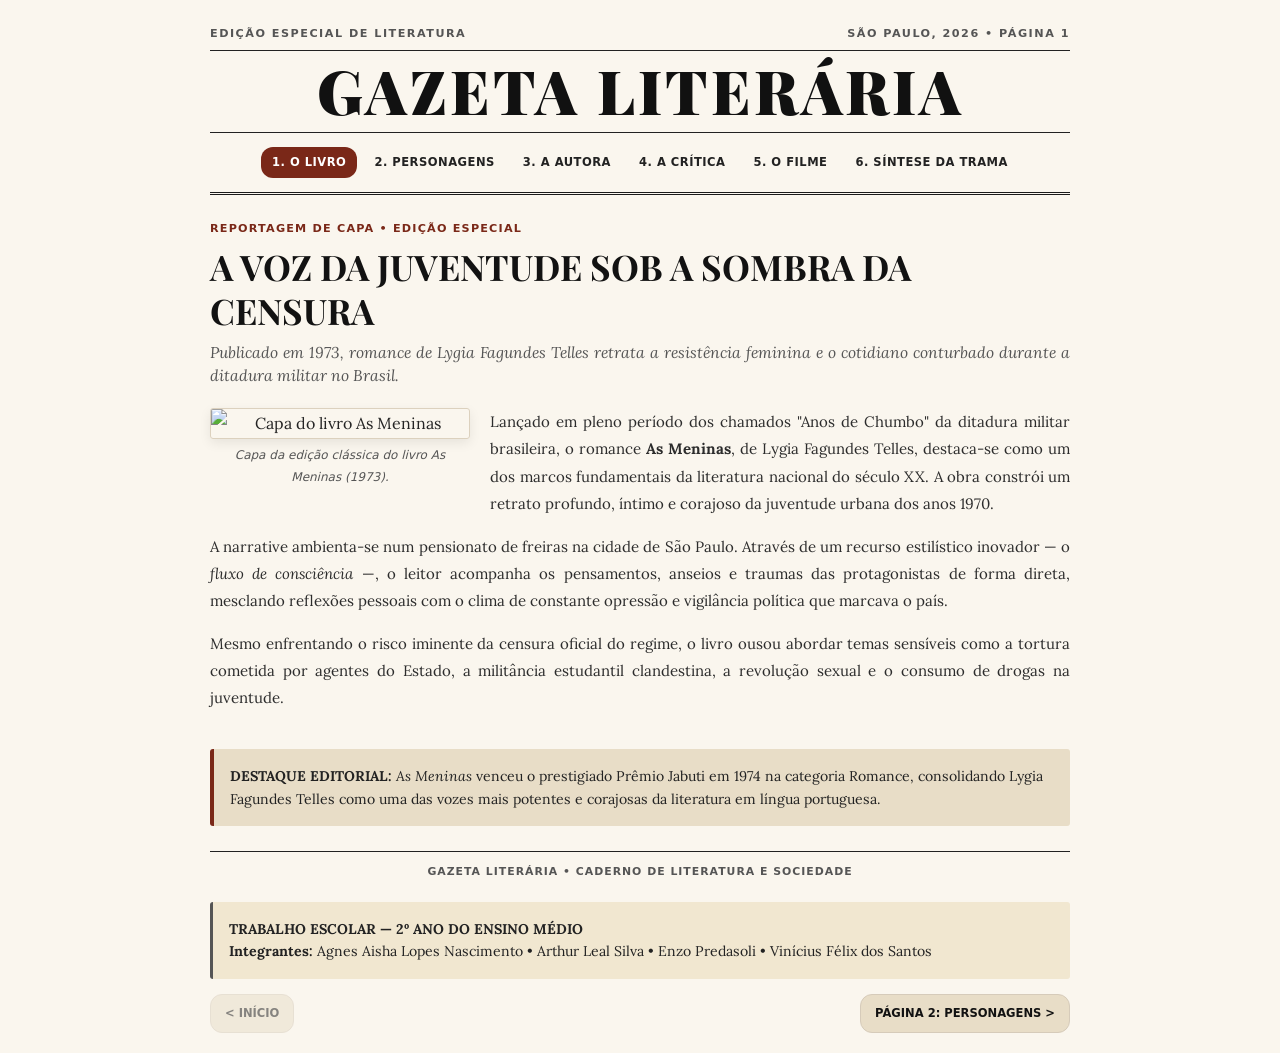
==== commit 074fa920: "corrige links de imagens e botoes de navegacao em todos os html" ====
--- a/index.html
+++ b/index.html
@@ -35,7 +35,7 @@
 
         <div class="materia-com-imagem-lado">
             <div class="imagem-lado">
-                <img src="https://m.media-amazon.com/images/I/71I2P1eD1GL._AC_UF1000,1000_QL80_.jpg" alt="Capa do livro As Meninas de Lygia Fagundes Telles">
+                <img src="https://m.media-amazon.com/images/I/71I2P1eD1GL._AC_UF1000,1000_QL80_.jpg" alt="Capa do livro As Meninas">
                 <span class="legenda-imagem">Capa da edição clássica do livro As Meninas (1973).</span>
             </div>
 
@@ -44,7 +44,7 @@
             </p>
 
             <p>
-                A narrativa ambienta-se num pensionato de freiras na cidade de São Paulo. Através de um recurso estilístico inovador — o <em>fluxo de consciência</em> —, o leitor acompanha os pensamentos, anseios e traumas das protagonistas de forma direta, mesclando reflexões pessoais com o clima de constante opressão e vigilância política que marcava o país.
+                A narrative ambienta-se num pensionato de freiras na cidade de São Paulo. Através de um recurso estilístico inovador — o <em>fluxo de consciência</em> —, o leitor acompanha os pensamentos, anseios e traumas das protagonistas de forma direta, mesclando reflexões pessoais com o clima de constante opressão e vigilância política que marcava o país.
             </p>
 
             <p>
@@ -53,4 +53,24 @@
         </div>
 
         <div class="bloco-resumo">
-            <p><strong>DESTA
+            <p><strong>DESTAQUE EDITORIAL:</strong> <em>As Meninas</em> venceu o prestigiado Prêmio Jabuti em 1974 na categoria Romance, consolidando Lygia Fagundes Telles como uma das vozes mais potentes e corajosas da literatura em língua portuguesa.</p>
+        </div>
+    </main>
+
+    <footer class="rodape-materia">
+        <hr class="linha-jornal">
+        <div class="rodape-texto">Gazeta Literária • Caderno de Literatura e Sociedade</div>
+        
+        <div class="bloco-creditos">
+            <p><strong>TRABALHO ESCOLAR — 2º ANO DO ENSINO MÉDIO</strong></p>
+            <p><strong>Integrantes:</strong> Agnes Aisha Lopes Nascimento • Arthur Leal Silva • Enzo Predasoli • Vinícius Félix dos Santos</p>
+        </div>
+
+        <div class="botoes-navegacao">
+            <span class="btn-nav" style="opacity: 0.5;">&lt; INÍCIO</span>
+            <a href="personagens.html" class="btn-nav">PÁGINA 2: PERSONAGENS &gt;</a>
+        </div>
+    </footer>
+
+</body>
+</html>
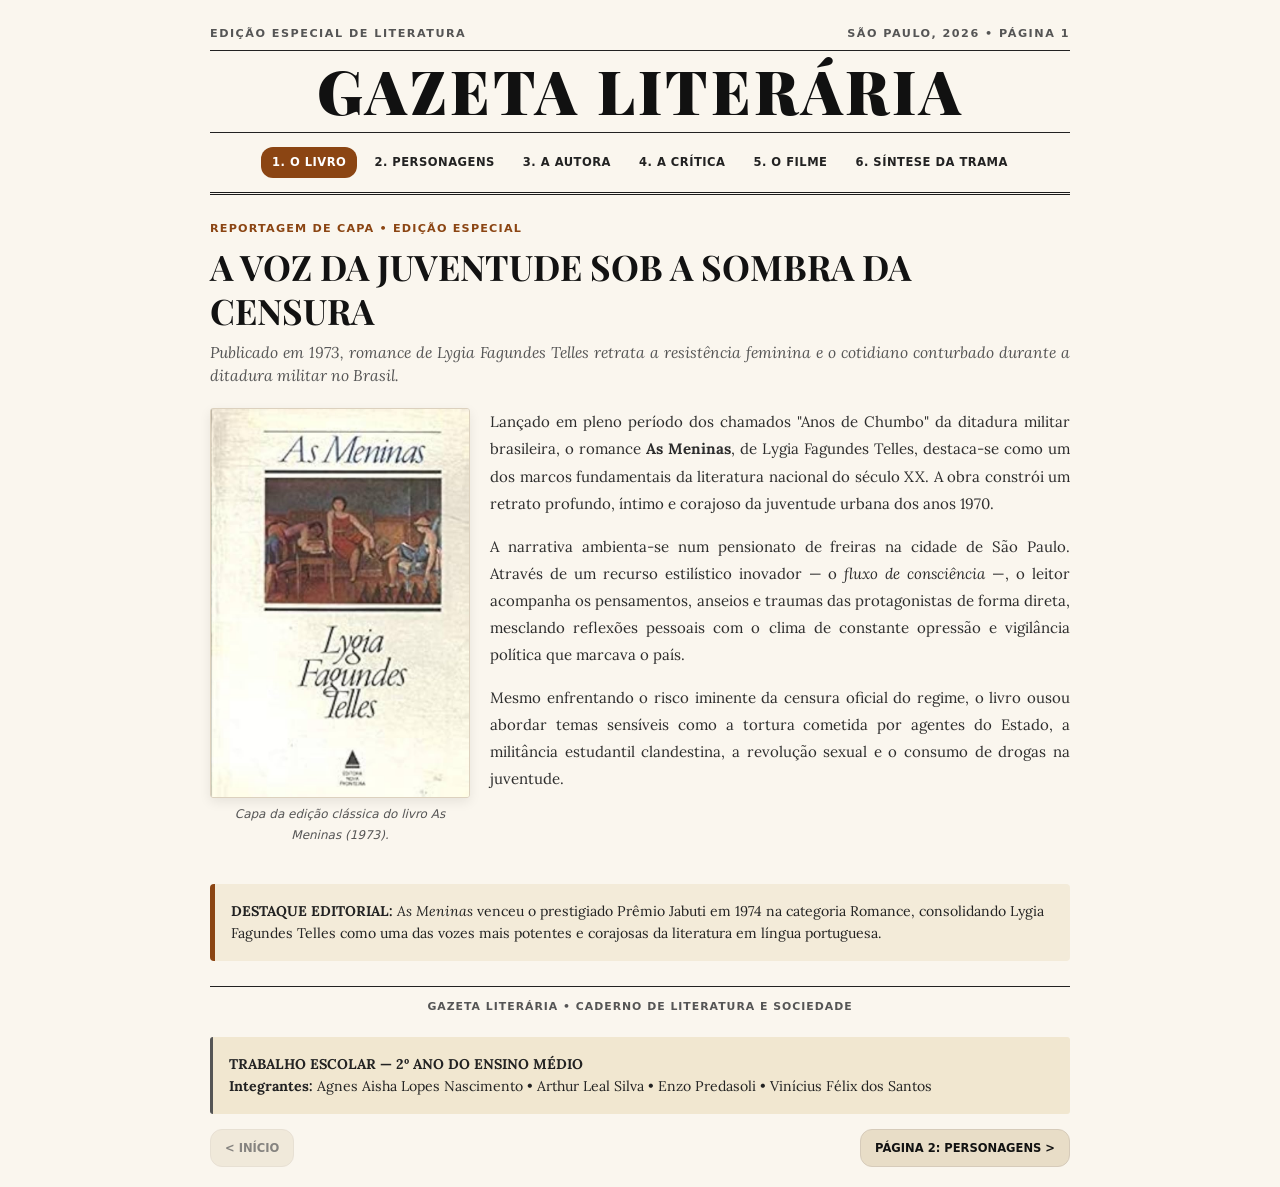
==== commit 277c9f46: "aplica novas cores aos blocos de destaque e reflexao" ====
--- a/index.html
+++ b/index.html
@@ -35,7 +35,7 @@
 
         <div class="materia-com-imagem-lado">
             <div class="imagem-lado">
-                <img src="https://m.media-amazon.com/images/I/71I2P1eD1GL._AC_UF1000,1000_QL80_.jpg" alt="Capa do livro As Meninas">
+                <img src="fotos/livro.png" alt="Capa do livro As Meninas">
                 <span class="legenda-imagem">Capa da edição clássica do livro As Meninas (1973).</span>
             </div>
 
@@ -44,7 +44,7 @@
             </p>
 
             <p>
-                A narrative ambienta-se num pensionato de freiras na cidade de São Paulo. Através de um recurso estilístico inovador — o <em>fluxo de consciência</em> —, o leitor acompanha os pensamentos, anseios e traumas das protagonistas de forma direta, mesclando reflexões pessoais com o clima de constante opressão e vigilância política que marcava o país.
+                A narrativa ambienta-se num pensionato de freiras na cidade de São Paulo. Através de um recurso estilístico inovador — o <em>fluxo de consciência</em> —, o leitor acompanha os pensamentos, anseios e traumas das protagonistas de forma direta, mesclando reflexões pessoais com o clima de constante opressão e vigilância política que marcava o país.
             </p>
 
             <p>
--- a/style.css
+++ b/style.css
@@ -20,7 +20,7 @@
     box-sizing: border-box;
 }
 
-/* Moldura Geral de Imagens (Sem cortes e sem sobras) */
+/* Moldura Geral de Imagens */
 img {
     width: 100%;
     max-width: 100%;
@@ -111,14 +111,14 @@
 }
 
 .menu-navegacao a.ativo, nav a.ativo {
-    background-color: #7a2818;
+    background-color: #8B4513;
     color: #ffffff;
 }
 
 /* Matérias e Textos */
 .dossie-tag {
     font-size: 0.7rem;
-    color: #7a2818;
+    color: #8B4513;
     font-weight: 700;
     letter-spacing: 1.2px;
     margin-top: 20px;
@@ -174,11 +174,10 @@
     border-radius: 2px;
     margin: 0 0 10px 0;
     border: 1px solid #d0c5b0;
-    background: none;
 }
 
 .numero {
-    color: #7a2818;
+    color: #8B4513;
     font-weight: 700;
     font-size: 0.85rem;
     display: block;
@@ -202,12 +201,12 @@
     text-align: left;
 }
 
-/* Bloco Destaque / Resumo / Perguntas */
+/* Blocos de Destaque / Resumo (Estilo Marrom Terracota) */
 .bloco-resumo {
-    background-color: #e8ddc7;
+    background-color: #f3ebd9;
     padding: 16px;
-    border-radius: 3px;
-    border-left: 4px solid #7a2818;
+    border-radius: 4px;
+    border-left: 5px solid #8B4513;
     margin: 22px 0;
     clear: both;
 }
@@ -218,6 +217,31 @@
     color: #222222;
     margin: 0;
     text-align: left;
+}
+
+/* Bloco Especial de Perguntas/Reflexão (Estilo Azul-Água / Verde-Petróleo) */
+.bloco-reflexao {
+    background-color: #e6f2f2;
+    padding: 18px;
+    border-radius: 4px;
+    border-left: 5px solid #2A6F78;
+    margin: 25px 0;
+    clear: both;
+}
+
+.bloco-reflexao p {
+    font-size: 0.95rem;
+    color: #1d4e54;
+    margin-bottom: 10px;
+    font-weight: 700;
+    text-align: left;
+}
+
+.bloco-reflexao ol {
+    margin-left: 20px;
+    font-size: 0.88rem;
+    line-height: 1.8;
+    color: #222222;
 }
 
 /* Bloco Créditos */
@@ -254,9 +278,6 @@
     width: 260px;
     margin: 0 20px 15px 0;
     text-align: center;
-    background-color: transparent;
-    padding: 0;
-    border: none;
 }
 
 .imagem-lado img {
@@ -266,7 +287,6 @@
     display: block;
     border: 1px solid #dcd1be;
     border-radius: 3px;
-    background: none;
 }
 
 .legenda-imagem {
@@ -280,14 +300,14 @@
 
 /* Bloco Botão Filme */
 .bloco-link-filme {
-    background-color: #4a150b;
-    border-left: 5px solid #2b0b06;
+    background-color: #2A6F78;
+    border-left: 5px solid #1d4e54;
     padding: 22px;
     border-radius: 4px;
     text-align: center;
     margin-top: 30px;
-    color: #faf6ee;
-    box-shadow: 0 4px 10px rgba(0, 0, 0, 0.15);
+    color: #ffffff;
+    box-shadow: 0 4px 10px rgba(0, 0, 0, 0.1);
 }
 
 .bloco-link-filme p {
@@ -299,7 +319,7 @@
 
 .btn-youtube-filme {
     display: inline-block;
-    background-color: #c0392b;
+    background-color: #8B4513;
     color: #ffffff !important;
     text-decoration: none;
     font-family: system-ui, -apple-system, sans-serif;
@@ -313,7 +333,7 @@
 }
 
 .btn-youtube-filme:hover {
-    background-color: #e74c3c;
+    background-color: #a0522d;
     transform: translateY(-2px);
 }
 
@@ -355,12 +375,12 @@
 }
 
 .btn-nav:hover, a.btn-nav:hover {
-    background-color: #7a2818;
+    background-color: #8B4513;
     color: #ffffff;
-    border-color: #7a2818;
-}
-
-/* Adaptação em Telemóveis */
+    border-color: #8B4513;
+}
+
+/* Adaptação telemóveis */
 @media (max-width: 600px) {
     body {
         padding: 20px 12px;
@@ -392,16 +412,6 @@
         margin: 0 0 16px 0;
     }
 
-    .imagem-lado img {
-        width: 100%;
-        height: auto;
-    }
-
-    .cartao-personagem img {
-        width: 100%;
-        height: auto;
-    }
-
     .grade-personagens {
         flex-direction: column;
     }
